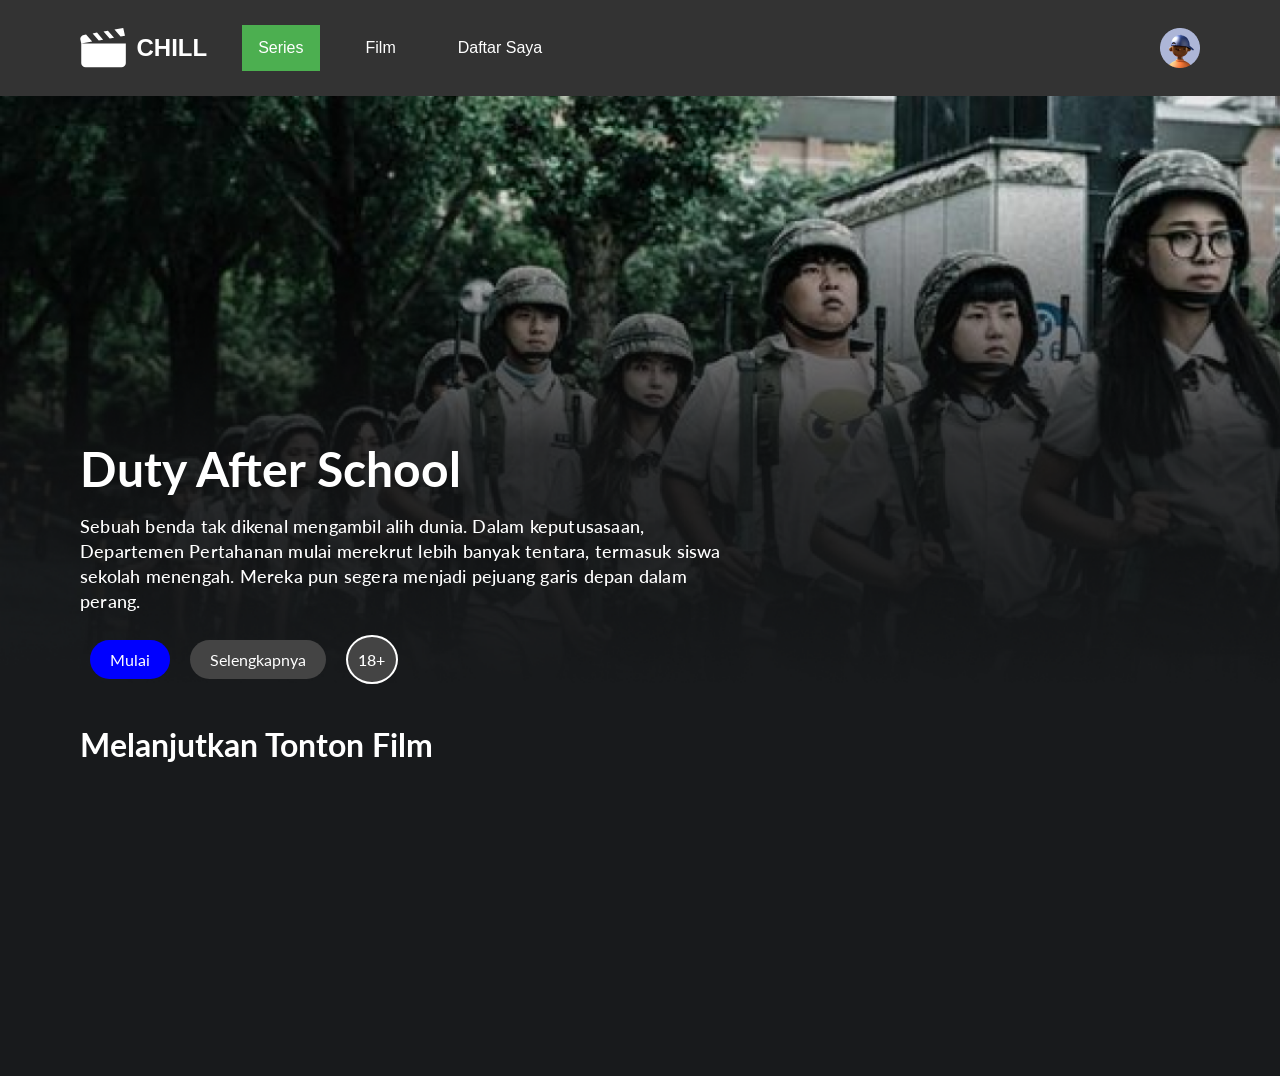
==== beranda.html @ 8731ff93 "first commit" ====
<!DOCTYPE html>
<html lang="en">

<head>
    <meta charset="UTF-8">
    <meta name="viewport" content="width=device-width, initial-scale=1.0">
    <title>Document</title>
    <link rel="stylesheet" href="beranda.css">
    <link href='https://fonts.googleapis.com/css?family=Lato' rel='stylesheet'>
    <link href='https://fonts.googleapis.com/css?family=Londrina+Solid' rel='stylesheet'>

</head>

<body>
    <header>
        <nav>
            <div class="nav-container">
                <div class="left-section">
                    <div class="logo">
                        <img src="assets/director-logo.svg" alt="Chill Logo">
                        <h1>CHILL</h1>
                    </div>
                    <ul id="navbar">
                        <li><a href="default.asp" class="active">Series</a></li>
                        <li><a href="film.asp">Film</a></li>
                        <li><a href="daftar-saya.asp">Daftar Saya</a></li>
                    </ul>
                </div>
                <div class="profile">
                    <img src="assets/user-profile.png" alt="User Profile" class="profile-icon">
                    <div class="dropdown">
                        <a href="profile.asp">Profil Saya</a>
                        <a href="settings.asp">Ubah Premium</a>
                        <a href="index.html">Keluar</a>
                    </div>
                </div>
            </div>
        </nav>
    </header>

    <div class="container-main-topic">
        <img src="assets/img/dutyafterschool.png" alt="Snow" class="responsive-img">
        <div class="container-main-text">
            <div class="das">Duty After School</div>
            <br>
            <div class="text-des">Sebuah benda tak dikenal mengambil alih dunia. Dalam keputusasaan, Departemen
                Pertahanan mulai merekrut lebih banyak tentara, termasuk siswa sekolah menengah. Mereka pun segera
                menjadi pejuang garis depan dalam perang.</p>
                <div class="action-buttons">
                    <button class="start-button">Mulai</button>
                    <button class="more-info-button">Selengkapnya</button>
                    <div class="age-rating">18+</div>
                    <button class="sound-button" id="sound-button">
                        <img src="assets/sound-icon.png" alt="Sound Icon" class="sound-icon" id="sound-icon">
                    </button>
                </div>
            </div>
        </div>
        <div class="header-content">
            <div class="lanjut-nonton">
                Melanjutkan Tonton Film
            </div>
        </div>

        <script src="beranda.js"></script>
        <script src="beranda2.js"></script>
        <script src="https://ajax.googleapis.com/ajax/libs/jquery/3.6.0/jquery.min.js"></script>
</body>

</html>
---- beranda.css ----
body {
    font-family: Arial, sans-serif;
    margin: 0;
    padding: 0;
    background-color:  #181a1c;
}

header {
    background-color: #333;
    display: flex;
    justify-content: center;
}

nav {
    width: 100%;
}

.nav-container {
    display: flex;
    align-items: center;
    /* width: 1440px;
    height: 94px; */
    padding: 25px 80px;
    justify-content: space-between;
    opacity: 1;
}

.left-section {
    display: flex;
    align-items: center;
}

.logo {
    display: flex;
    align-items: center;
}

.logo img {
    height: 40px;
    margin-right: 10px;
}

.logo h1 {
    color: white;
    font-size: 24px;
    margin: 0;
}

ul {
    list-style-type: none;
    margin: 0;
    padding: 0;
    display: flex;
    align-items: center;
    margin-left: 20px;
    /* Add space between logo and navbar items */
}

li {
    margin: 0 15px;
}

li a {
    color: white;
    text-align: center;
    padding: 14px 16px;
    text-decoration: none;
    display: block;
}

li a:hover,
li a.active {
    background-color: #4CAF50;
}

.profile {
    position: relative;
    display: flex;
    align-items: center;
}

.profile-icon {
    height: 40px;
    cursor: pointer;
}

.dropdown {
    display: none;
    position: absolute;
    top: 50px;
    right: 0;
    background-color: #333;
    min-width: 150px;
    box-shadow: 0px 8px 16px rgba(0, 0, 0, 0.2);
    z-index: 1;


}

.dropdown a {
    color: white;
    padding: 12px 16px;
    text-decoration: none;
    display: block;
}

.dropdown a:hover {
    background-color: #4CAF50;
}

.profile:hover .dropdown {
    display: block;
}


.profile-icon:hover+.dropdown {
    display: none;
}


/* Ensure the container scales */
.container-main-topic {
    position: relative;
    text-align: center;
    color: white;
    width: 1440px;
    height: 587px;
    gap: 0px;
    opacity: 0px
}

.container-main-topic img {
    width: 100%;
    height: auto;
    max-width: 100%;
    transition: transform 0.25s ease;
    /* Smooth scaling transition */
    background: linear-gradient(180deg, rgba(0, 0, 0, 0) 16.89%, rgba(16, 18, 19, 0.86) 59.37%, #181A1C 100%);


}




.container-main-text {

    position: absolute;
    bottom: 40px;
    left: 50%;
    transform: translateX(-50%);
    width: 1280px;
    height: 200px;
    gap: 40px;
    /* background-color: red; */
    color: #FFFFFF;
    opacity: 1;
    /* Assuming you want it visible */


}

.das {
    font-family: 'Lato';
    text-align: left;
    font-size: 48px;
    font-weight: 700;
    width: 400px;
    line-height: 52.8px;
}

.text-des {
    width: 660px;
    text-align: left;
    font-family: Lato;
    font-size: 18px;
    font-weight: 500;
    line-height: 25.2px;
    letter-spacing: 0.20000000298023224px;
    text-align: left;
}

.action-buttons {
    display: flex;
    align-items: center;
    justify-content: left;
    margin-top: 20px;
    width: 1280px;
}

.start-button,
.more-info-button {
    background-color: #333;
    color: #fff;
    border: none;
    padding: 10px 20px;
    margin: 0 10px;
    border-radius: 20px;
    cursor: pointer;
    font-family: 'Lato', sans-serif;
    font-size: 16px;
    display: flex;
    align-items: center;
}

.start-button {
    background-color: #0000FF;
}

.more-info-button {
    background-color: #444;
}

.age-rating {
    background-color: #444;
    color: #fff;
    border: 2px solid #fff;
    border-radius: 50%;
    padding: 10px;
    margin-left: 10px;
    font-family: 'Lato', sans-serif;
    font-size: 16px;
}

.sound-button {
    background-color: transparent;
    border: 2px solid #fff;
    border-radius: 50%;
    padding: 10px;
    margin-left: auto;
    margin-right: 0;
    display: flex;
    align-items: center;
    justify-content: center;
    width: 40px;
    height: 40px;
}

.sound-icon {
    width: 20px;
    height: 20px;
}

.header-content {
    width: 1280px;
    height: 309px;
    top: 681px;
    padding: 40px 80px 40px 80px;
    gap: 32px;
    opacity: 0px;
    background-color: #181A1C;
}

.lanjut-nonton {
    text-align: left;
    font-family: Lato;
    font-size: 32px;
    font-weight: 700;
    line-height: 35.2px;
  

}
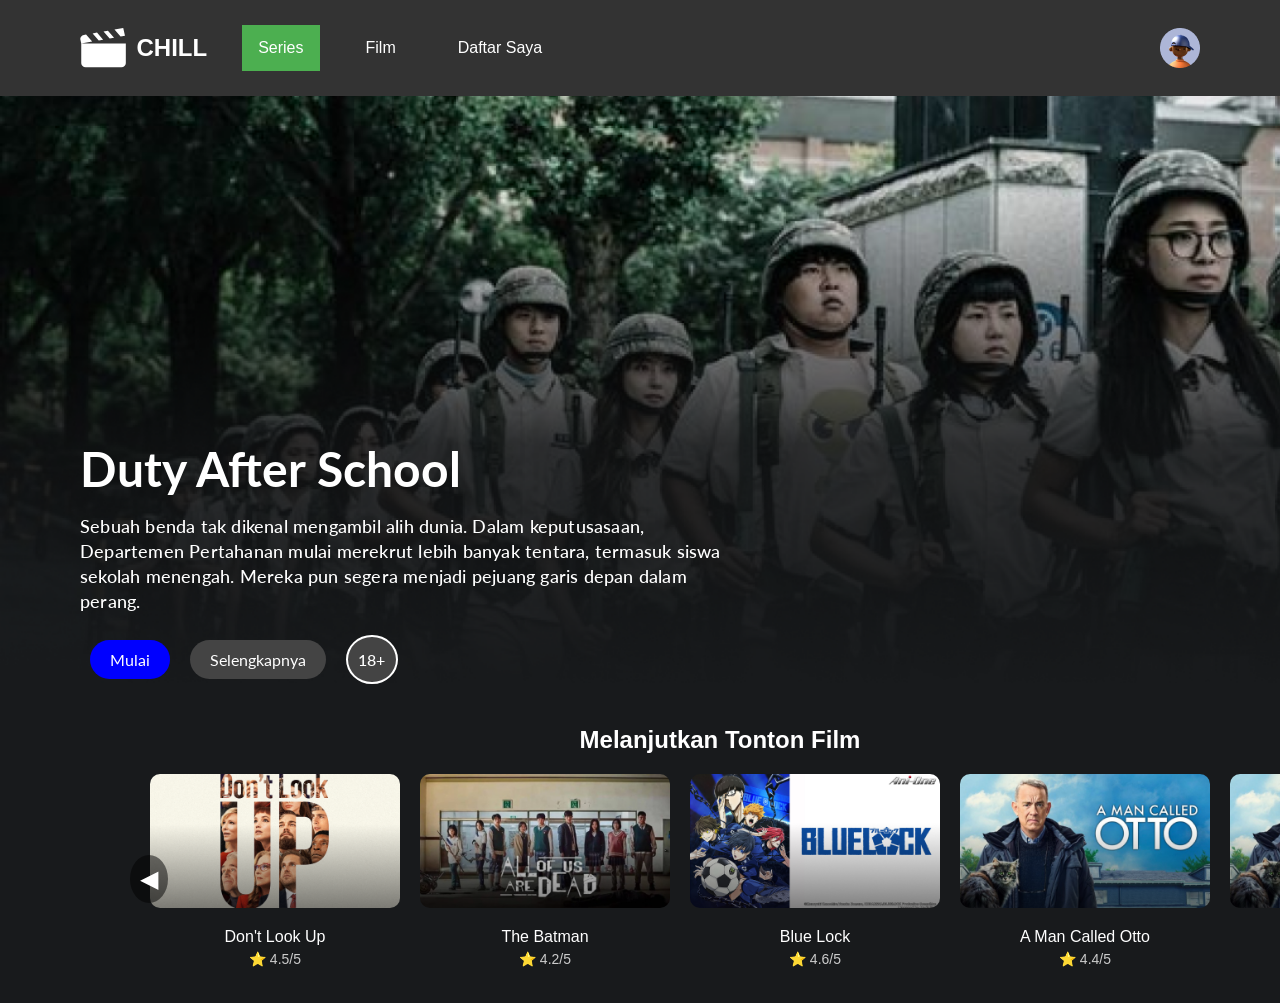
==== commit bdfb1ba2: "2762024" ====
--- a/beranda.html
+++ b/beranda.html
@@ -4,8 +4,9 @@
 <head>
     <meta charset="UTF-8">
     <meta name="viewport" content="width=device-width, initial-scale=1.0">
-    <title>Document</title>
+    <title>Beranda</title>
     <link rel="stylesheet" href="beranda.css">
+    <link rel="stylesheet" href="carousel.css">
     <link href='https://fonts.googleapis.com/css?family=Lato' rel='stylesheet'>
     <link href='https://fonts.googleapis.com/css?family=Londrina+Solid' rel='stylesheet'>
 
@@ -56,14 +57,41 @@
                 </div>
             </div>
         </div>
-        <div class="header-content">
-            <div class="lanjut-nonton">
-                Melanjutkan Tonton Film
+        <div class="carousel-container">
+            <h2>Melanjutkan Tonton Film</h2>
+            <div class="carousel">
+                <button class="carousel-button left" id="prevBtn">&#9664;</button>
+                <div class="carousel-track-container">
+                    <ul class="carousel-track">
+                        <li class="carousel-slide current-slide">
+                            <img src="assets/1-DontLookUp.png" alt="Don't Look Up">
+                            <p>Don't Look Up <span class="rating">⭐ 4.5/5</span></p>
+                        </li>
+                        <li class="carousel-slide">
+                            <img src="assets/2-TheBatman.png" alt="The Batman">
+                            <p>The Batman <span class="rating">⭐ 4.2/5</span></p>
+                        </li>
+                        <li class="carousel-slide">
+                            <img src="assets/3-Bluelock.png" alt="Blue Lock">
+                            <p>Blue Lock <span class="rating">⭐ 4.6/5</span></p>
+                        </li>
+                        <li class="carousel-slide">
+                            <img src="assets/4-Otto.png" alt="A Man Called Otto">
+                            <p>A Man Called Otto <span class="rating">⭐ 4.4/5</span></p>
+                        </li>
+                        <li class="carousel-slide carousel-slide-end-slide">
+                            <img src="assets/4-Otto.png" alt="A Man Called Otto">
+                            <p>A Man Called Otto <span class="rating">⭐ 4.4/5</span></p>
+                        </li>
+                    </ul>
+                </div>
+                <button class="carousel-button right" id="nextBtn">&#9654;</button>
             </div>
         </div>
 
         <script src="beranda.js"></script>
         <script src="beranda2.js"></script>
+        <script src="carousel.js"></script>
         <script src="https://ajax.googleapis.com/ajax/libs/jquery/3.6.0/jquery.min.js"></script>
 </body>
 
--- a/beranda.css
+++ b/beranda.css
@@ -18,8 +18,6 @@
 .nav-container {
     display: flex;
     align-items: center;
-    /* width: 1440px;
-    height: 94px; */
     padding: 25px 80px;
     justify-content: space-between;
     opacity: 1;
--- a/carousel.css
+++ b/carousel.css
@@ -0,0 +1,60 @@
+.carousel-container {
+    max-width: 1200px;
+    margin: 0 auto;
+    padding: 20px;
+    text-align: center;
+}
+
+.carousel {
+    position: relative;
+    overflow: hidden;
+}
+
+.carousel-track-container {
+    overflow: hidden;
+    width: 100%;
+}
+
+.carousel-track {
+    display: flex;
+    transition: transform 0.5s ease-in-out;
+}
+
+.carousel-slide {
+    min-width: 250px;
+    margin: 0 10px;
+}
+
+.carousel-slide img {
+    width: 100%;
+    border-radius: 10px;
+}
+
+.carousel-button {
+    position: absolute;
+    top: 50%;
+    transform: translateY(-50%);
+    background-color: rgba(0, 0, 0, 0.5);
+    border: none;
+    color: #fff;
+    font-size: 24px;
+    cursor: pointer;
+    padding: 10px;
+    border-radius: 50%;
+    z-index: 10;
+}
+
+.carousel-button.left {
+    left: 10px;
+}
+
+.carousel-button.right {
+    right: 10px;
+}
+
+.rating {
+    display: block;
+    margin-top: 5px;
+    font-size: 14px;
+    color: #ccc;
+}
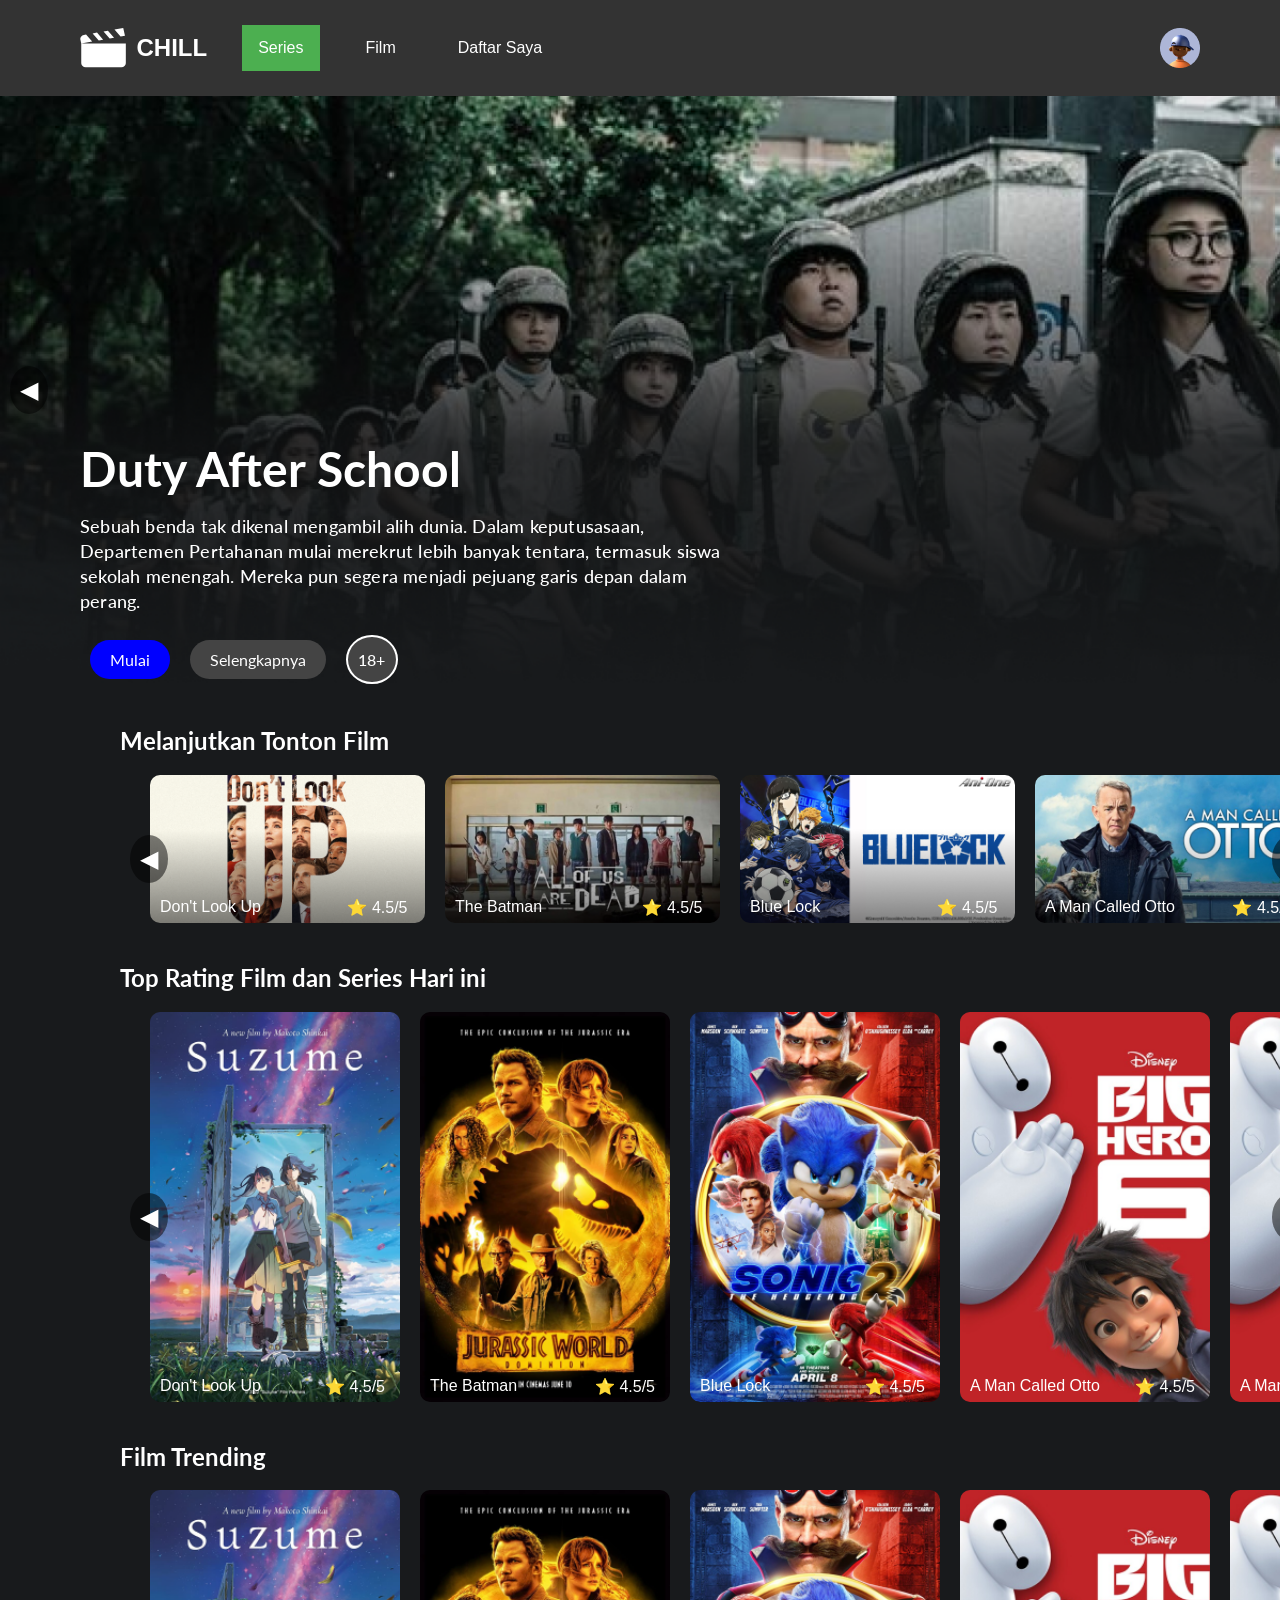
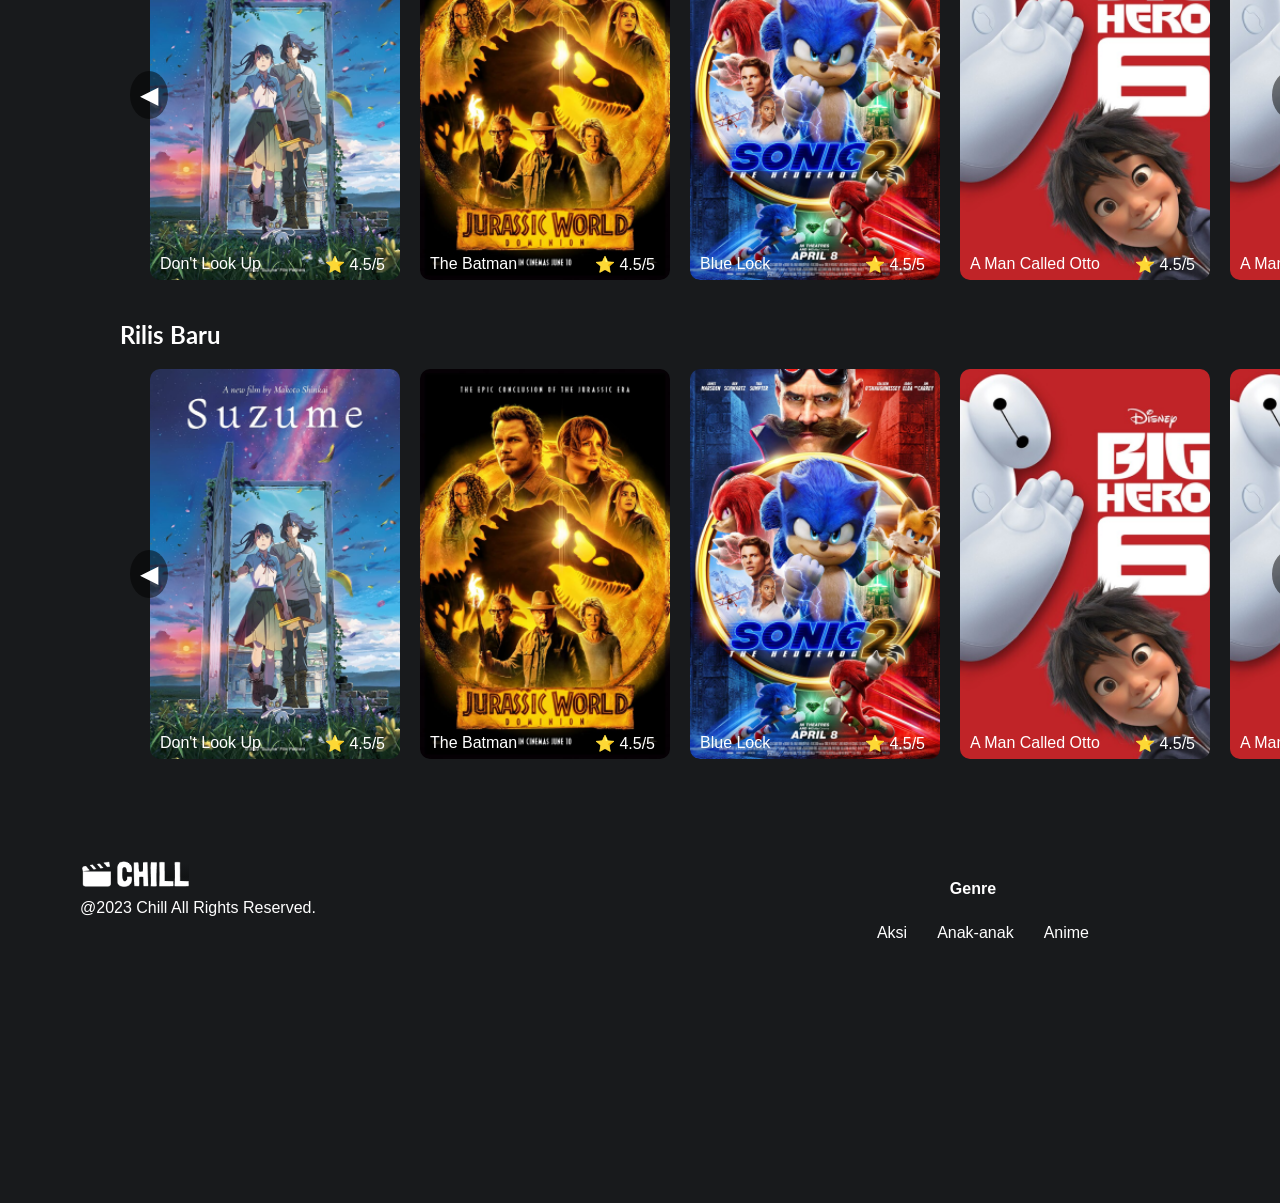
==== commit 86424607: "872024" ====
--- a/beranda.html
+++ b/beranda.html
@@ -57,42 +57,221 @@
                 </div>
             </div>
         </div>
+
+
         <div class="carousel-container">
-            <h2>Melanjutkan Tonton Film</h2>
-            <div class="carousel">
-                <button class="carousel-button left" id="prevBtn">&#9664;</button>
-                <div class="carousel-track-container">
-                    <ul class="carousel-track">
-                        <li class="carousel-slide current-slide">
-                            <img src="assets/1-DontLookUp.png" alt="Don't Look Up">
-                            <p>Don't Look Up <span class="rating">⭐ 4.5/5</span></p>
+            <div class="lanjut-nonton">
+                <h2>Melanjutkan Tonton Film</h2>
+            </div>
+            <div class="carousel">
+                <button class="carousel-button left prevBtn">&#9664;</button>
+                <div class="carousel-track-container">
+                    <ul class="carousel-track">
+                        <li class="carousel-slide current-slide">
+                            <img class="img1" src="assets/1-DontLookUp.png" alt="Don't Look Up">
+                            <div class="rating-content">
+                                <p>Don't Look Up</p>
+                                <p>⭐ 4.5/5</p>
+                            </div>
                         </li>
                         <li class="carousel-slide">
                             <img src="assets/2-TheBatman.png" alt="The Batman">
-                            <p>The Batman <span class="rating">⭐ 4.2/5</span></p>
+                            <div class="rating-content">
+                                <p>The Batman</p>
+                                <p>⭐ 4.5/5</p>
+                            </div>
                         </li>
                         <li class="carousel-slide">
                             <img src="assets/3-Bluelock.png" alt="Blue Lock">
-                            <p>Blue Lock <span class="rating">⭐ 4.6/5</span></p>
+                            <div class="rating-content">
+                                <p>Blue Lock</p>
+                                <p>⭐ 4.5/5</p>
+                            </div>
                         </li>
                         <li class="carousel-slide">
                             <img src="assets/4-Otto.png" alt="A Man Called Otto">
-                            <p>A Man Called Otto <span class="rating">⭐ 4.4/5</span></p>
-                        </li>
-                        <li class="carousel-slide carousel-slide-end-slide">
-                            <img src="assets/4-Otto.png" alt="A Man Called Otto">
-                            <p>A Man Called Otto <span class="rating">⭐ 4.4/5</span></p>
-                        </li>
-                    </ul>
-                </div>
-                <button class="carousel-button right" id="nextBtn">&#9654;</button>
+                            <div class="rating-content">
+                                <p>A Man Called Otto</p>
+                                <p>⭐ 4.5/5</p>
+                            </div>
+                        </li>
+                    </ul>
+                </div>
+                <button class="carousel-button right nextBtn">&#9654;</button>
+            </div>
+
+            <!-- Top Rating Film dan Series Hari ini -->
+            <div class="lanjut-nonton">
+                <h2>Top Rating Film dan Series Hari ini</h2>
+            </div>
+            <div class="carousel">
+                <button class="carousel-button left prevBtn">&#9664;</button>
+                <div class="carousel-track-container">
+                    <ul class="carousel-track">
+                        <li class="carousel-slide current-slide">
+                            <img class="img1" src="assets/5-Suzume.png" alt="Don't Look Up">
+                            <div class="rating-content">
+                                <p>Don't Look Up</p>
+                                <p>⭐ 4.5/5</p>
+                            </div>
+                        </li>
+                        <li class="carousel-slide">
+                            <img src="assets/6-JurrassicWorld.png" alt="The Batman">
+                            <div class="rating-content">
+                                <p>The Batman</p>
+                                <p>⭐ 4.5/5</p>
+                            </div>
+                        </li>
+                        <li class="carousel-slide">
+                            <img src="assets/7-Sonic2.png" alt="Blue Lock">
+                            <div class="rating-content">
+                                <p>Blue Lock</p>
+                                <p>⭐ 4.5/5</p>
+                            </div>
+                        </li>
+                        <li class="carousel-slide">
+                            <img src="assets/8-BigHero6.png" alt="A Man Called Otto">
+                            <div class="rating-content">
+                                <p>A Man Called Otto</p>
+                                <p>⭐ 4.5/5</p>
+                            </div>
+                        </li>
+                        <li class="carousel-slide">
+                            <img src="assets/8-BigHero6.png" alt="A Man Called Otto">
+                            <div class="rating-content">
+                                <p>A Man Called Otto</p>
+                                <p>⭐ 4.5/5</p>
+                            </div>
+                        </li>
+                    </ul>
+                </div>
+                <button class="carousel-button right nextBtn">&#9654;</button>
+            </div>
+
+            <!-- Film Trending -->
+            <div class="lanjut-nonton">
+                <h2>Film Trending</h2>
+            </div>
+            <div class="carousel">
+                <button class="carousel-button left prevBtn">&#9664;</button>
+                <div class="carousel-track-container">
+                    <ul class="carousel-track">
+                        <li class="carousel-slide current-slide">
+                            <img class="img1" src="assets/5-Suzume.png" alt="Don't Look Up">
+                            <div class="rating-content">
+                                <p>Don't Look Up</p>
+                                <p>⭐ 4.5/5</p>
+                            </div>
+                        </li>
+                        <li class="carousel-slide">
+                            <img src="assets/6-JurrassicWorld.png" alt="The Batman">
+                            <div class="rating-content">
+                                <p>The Batman</p>
+                                <p>⭐ 4.5/5</p>
+                            </div>
+                        </li>
+                        <li class="carousel-slide">
+                            <img src="assets/7-Sonic2.png" alt="Blue Lock">
+                            <div class="rating-content">
+                                <p>Blue Lock</p>
+                                <p>⭐ 4.5/5</p>
+                            </div>
+                        </li>
+                        <li class="carousel-slide">
+                            <img src="assets/8-BigHero6.png" alt="A Man Called Otto">
+                            <div class="rating-content">
+                                <p>A Man Called Otto</p>
+                                <p>⭐ 4.5/5</p>
+                            </div>
+                        </li>
+                        <li class="carousel-slide">
+                            <img src="assets/8-BigHero6.png" alt="A Man Called Otto">
+                            <div class="rating-content">
+                                <p>A Man Called Otto</p>
+                                <p>⭐ 4.5/5</p>
+                            </div>
+                        </li>
+                    </ul>
+                </div>
+                <button class="carousel-button right nextBtn">&#9654;</button>
+            </div>
+
+            <div class="lanjut-nonton">
+                <h2>Rilis Baru</h2>
+            </div>
+            <div class="carousel">
+                <button class="carousel-button left prevBtn">&#9664;</button>
+                <div class="carousel-track-container">
+                    <ul class="carousel-track">
+                        <li class="carousel-slide current-slide">
+                            <img class="img1" src="assets/5-Suzume.png" alt="Don't Look Up">
+                            <div class="rating-content">
+                                <p>Don't Look Up</p>
+                                <p>⭐ 4.5/5</p>
+                            </div>
+                        </li>
+                        <li class="carousel-slide">
+                            <img src="assets/6-JurrassicWorld.png" alt="The Batman">
+                            <div class="rating-content">
+                                <p>The Batman</p>
+                                <p>⭐ 4.5/5</p>
+                            </div>
+                        </li>
+                        <li class="carousel-slide">
+                            <img src="assets/7-Sonic2.png" alt="Blue Lock">
+                            <div class="rating-content">
+                                <p>Blue Lock</p>
+                                <p>⭐ 4.5/5</p>
+                            </div>
+                        </li>
+                        <li class="carousel-slide">
+                            <img src="assets/8-BigHero6.png" alt="A Man Called Otto">
+                            <div class="rating-content">
+                                <p>A Man Called Otto</p>
+                                <p>⭐ 4.5/5</p>
+                            </div>
+                        </li>
+                        <li class="carousel-slide">
+                            <img src="assets/8-BigHero6.png" alt="A Man Called Otto">
+                            <div class="rating-content">
+                                <p>A Man Called Otto</p>
+                                <p>⭐ 4.5/5</p>
+                            </div>
+                        </li>
+                    </ul>
+                </div>
+                <button class="carousel-button right nextBtn">&#9654;</button>
             </div>
         </div>
+
+        <button class="carousel-button left" id="prevBtn">&#9664;</button>
+        <button class="carousel-button right" id="nextBtn">&#9654;</button>
+
+
+
+
 
         <script src="beranda.js"></script>
         <script src="beranda2.js"></script>
         <script src="carousel.js"></script>
         <script src="https://ajax.googleapis.com/ajax/libs/jquery/3.6.0/jquery.min.js"></script>
 </body>
-
+<footer>
+    <div class="container-footer">
+        <div class="container-footer-main">
+            <div class="chil-footer">
+                <img src="assets/Logo.png">
+                <p>@2023 Chill All Rights Reserved.</p>
+            </div>
+            <div class="information-footer">
+                <h4>Genre</h4>
+                <ul class="genre-list">
+                    <li>Aksi</li>
+                    <li>Anak-anak</li>
+                    <li>Anime</li>
+                </ul>
+            </div>
+        </div>
+    </div>
+</footer>
 </html>
--- a/beranda.css
+++ b/beranda.css
@@ -2,7 +2,7 @@
     font-family: Arial, sans-serif;
     margin: 0;
     padding: 0;
-    background-color:  #181a1c;
+    background-color: #181a1c;
 }
 
 header {
@@ -249,12 +249,147 @@
     background-color: #181A1C;
 }
 
+.carousel-container {
+    max-width: 1200px;
+    margin: 0 auto;
+    padding: 20px;
+    text-align: center;
+}
+
+.carousel {
+    position: relative;
+    overflow: hidden;
+}
+
+.carousel-track-container {
+    overflow: hidden;
+    width: 100%;
+}
+
+.carousel-track {
+    display: flex;
+    transition: transform 0.5s ease-in-out;
+}
+
+.carousel-slide {
+    min-width: 250px;
+    margin: 0 10px;
+}
+
+.carousel-slide img {
+    width: 100%;
+    border-radius: 10px;
+}
+
+.carousel-button {
+    position: absolute;
+    top: 50%;
+    transform: translateY(-50%);
+    background-color: rgba(0, 0, 0, 0.5);
+    border: none;
+    color: #fff;
+    font-size: 24px;
+    cursor: pointer;
+    padding: 10px;
+    border-radius: 50%;
+    z-index: 10;
+}
+
+.carousel-button.left {
+    left: 10px;
+}
+
+.carousel-button.right {
+    right: 10px;
+}
+
+.rating-content {
+    display: flex;
+    justify-content: space-between;
+    width: 90%;
+    padding: 10px;
+    margin-top: -55px;
+}
+
+.rating {
+    display: block;
+    margin-top: 5px;
+    font-size: 14px;
+    color: #ccc;
+}
+
+
 .lanjut-nonton {
     text-align: left;
     font-family: Lato;
-    font-size: 32px;
+    /* font-size: 32px;
     font-weight: 700;
-    line-height: 35.2px;
-  
-
+    line-height: 35.2px; */
+
+}
+
+.img1 {
+    width: 302px;
+    height: 162px;
+
+}
+
+footer {
+    padding: 20px 0;
+    width: 1280px;
+    height: 284px;
+    top: 2606px;
+    padding: 60px 80px 60px 80px;
+    gap: 20px;
+    border: 1px 0px 0px 0px;
+    opacity: 0px;
+}
+
+.container-footer {
+    display: flex;
+    justify-content: left;
+}
+
+
+
+.container-footer-main {
+    display: flex;
+    justify-content: space-between;
+    width: 80%;
+    max-width: 1200px;
+}
+
+.chil-footer {
+    display: flex;
+    flex-direction: column;
+    align-items: left;
+    flex: 1;
+    text-align: left;
+}
+
+.chil-footer img {
+
+    height: auto;
+    width: 109px;
+
+gap: 0px;
+opacity: 0px;
+
+}
+
+.chil-footer p {
+    margin: 10px 0 0 0;
+}
+
+.information-footer{
+
+}
+
+.genre-list {
+    list-style-type: none; /* Remove bullet points */
+    padding: 0; /* Remove padding */
+}
+
+.genre-list li {
+    padding: 4px 0; /* Add space between items */
 }
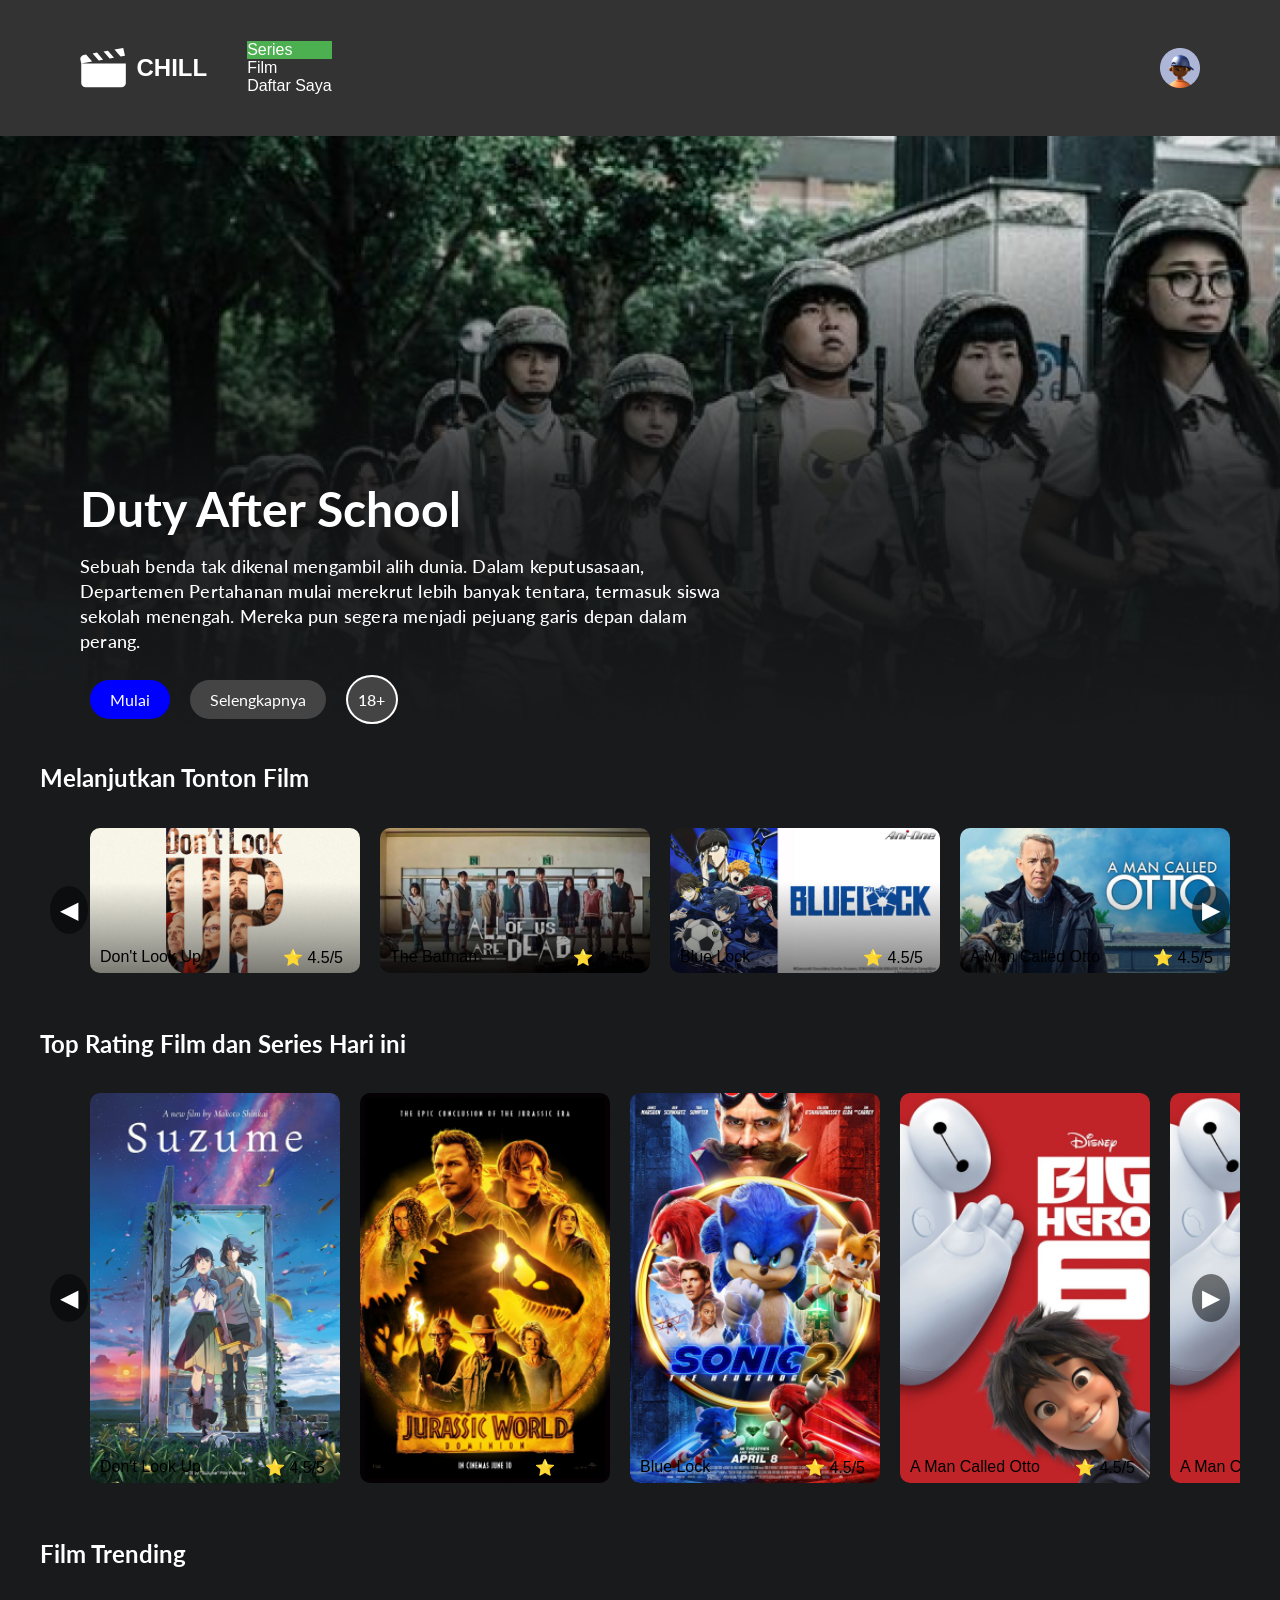
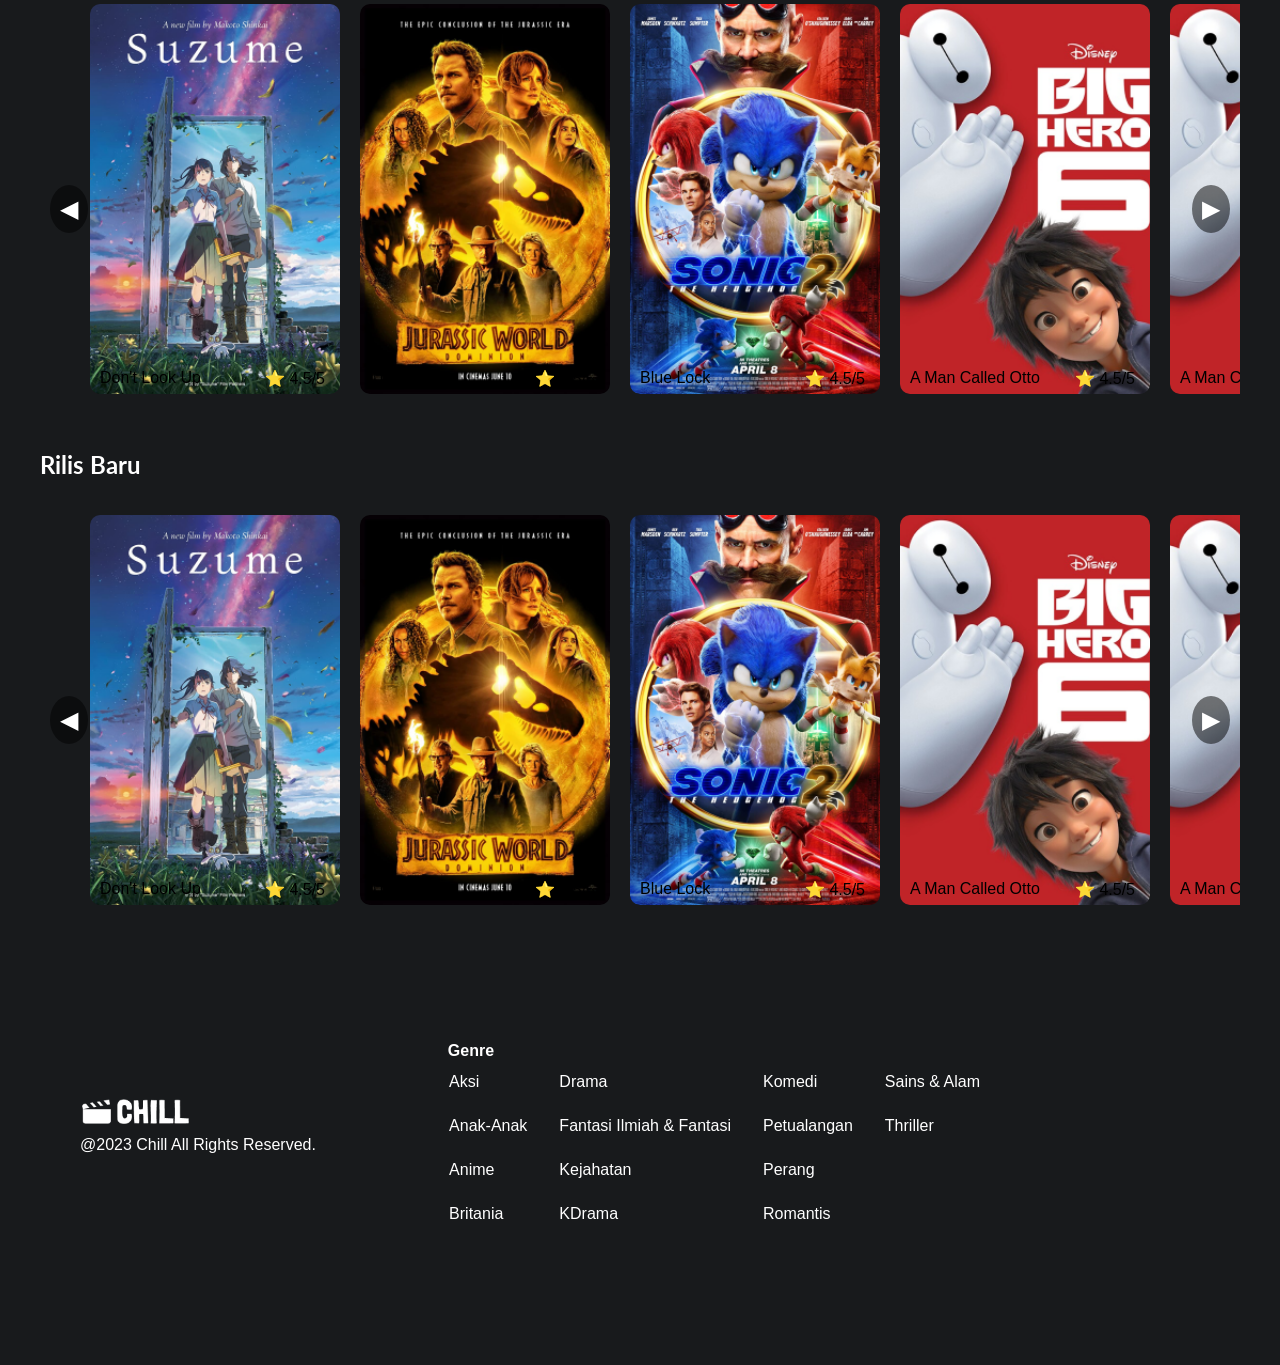
==== commit 23c7f7b0: "972024" ====
--- a/beranda.html
+++ b/beranda.html
@@ -46,7 +46,7 @@
             <br>
             <div class="text-des">Sebuah benda tak dikenal mengambil alih dunia. Dalam keputusasaan, Departemen
                 Pertahanan mulai merekrut lebih banyak tentara, termasuk siswa sekolah menengah. Mereka pun segera
-                menjadi pejuang garis depan dalam perang.</p>
+                menjadi pejuang garis depan dalam perang.
                 <div class="action-buttons">
                     <button class="start-button">Mulai</button>
                     <button class="more-info-button">Selengkapnya</button>
@@ -57,6 +57,8 @@
                 </div>
             </div>
         </div>
+    </div>
+
 
 
         <div class="carousel-container">
@@ -244,8 +246,7 @@
             </div>
         </div>
 
-        <button class="carousel-button left" id="prevBtn">&#9664;</button>
-        <button class="carousel-button right" id="nextBtn">&#9654;</button>
+
 
 
 
@@ -263,12 +264,34 @@
                 <img src="assets/Logo.png">
                 <p>@2023 Chill All Rights Reserved.</p>
             </div>
+            <div class="Genre">
             <div class="information-footer">
-                <h4>Genre</h4>
-                <ul class="genre-list">
-                    <li>Aksi</li>
-                    <li>Anak-anak</li>
-                    <li>Anime</li>
+                <div class="genre"><h4>Genre</h4></div>
+                <ul>
+                    <br><br>
+                    <li><a href="#">Aksi</a></li><br>
+                    <li><a href="#">Anak-Anak</a></li><br>
+                    <li><a href="#">Anime</a></li><br>
+                    <li><a href="#">Britania</a></li><br>
+                </ul>
+                <ul>
+                    <br><br>
+                    <li><a href="#">Drama</a></li><br>
+                    <li><a href="#">Fantasi Ilmiah & Fantasi</a></li><br>
+                    <li><a href="#">Kejahatan</a></li><br>
+                    <li><a href="#">KDrama</a></li><br>
+                </ul>
+                <ul>
+                    <br><br>
+                    <li><a href="#">Komedi</a></li><br>
+                    <li><a href="#">Petualangan</a></li><br>
+                    <li><a href="#">Perang</a></li><br>
+                    <li><a href="#">Romantis</a></li><br>
+                </ul>
+                <ul>
+                    <br><br>
+                    <li><a href="#">Sains & Alam</a></li><br>
+                    <li><a href="#">Thriller</a></li><br>
                 </ul>
             </div>
         </div>
--- a/beranda.css
+++ b/beranda.css
@@ -46,22 +46,23 @@
 
 ul {
     list-style-type: none;
-    margin: 0;
+    /* margin: 0;
     padding: 0;
     display: flex;
     align-items: center;
-    margin-left: 20px;
-    /* Add space between logo and navbar items */
-}
-
-li {
-    margin: 0 15px;
+    margin-left: 20px; */
+
+}
+
+h4{
+    color: white;
+    margin-left: 40px;
+    margin-right: -77px;
 }
 
 li a {
     color: white;
-    text-align: center;
-    padding: 14px 16px;
+    text-align: left;
     text-decoration: none;
     display: block;
 }
@@ -325,14 +326,15 @@
     /* font-size: 32px;
     font-weight: 700;
     line-height: 35.2px; */
-
-}
-
-.img1 {
+    color: white;
+
+}
+
+/* .img1 {
     width: 302px;
     height: 162px;
 
-}
+} */
 
 footer {
     padding: 20px 0;
@@ -356,7 +358,9 @@
     display: flex;
     justify-content: space-between;
     width: 80%;
-    max-width: 1200px;
+    /* max-width: 1200px; */
+    width: 900px;
+    height: 200px;
 }
 
 .chil-footer {
@@ -365,15 +369,18 @@
     align-items: left;
     flex: 1;
     text-align: left;
+    color: #FFFFFF;
+    vertical-align: middle;
+
+    
 }
 
 .chil-footer img {
 
     height: auto;
     width: 109px;
-
-gap: 0px;
-opacity: 0px;
+    margin-top: 76px;
+
 
 }
 
@@ -381,15 +388,16 @@
     margin: 10px 0 0 0;
 }
 
-.information-footer{
-
-}
-
-.genre-list {
-    list-style-type: none; /* Remove bullet points */
-    padding: 0; /* Remove padding */
-}
-
-.genre-list li {
-    padding: 4px 0; /* Add space between items */
-}+.information-footer {
+            display: flex;
+            gap: 2rem; /* Add some space between the lists */
+        }
+        .information-footer ul {
+            list-style: none;
+            padding: 0;
+        }
+        .information-footer ul li {
+            margin-bottom: 0.5rem;
+        }
+
+
